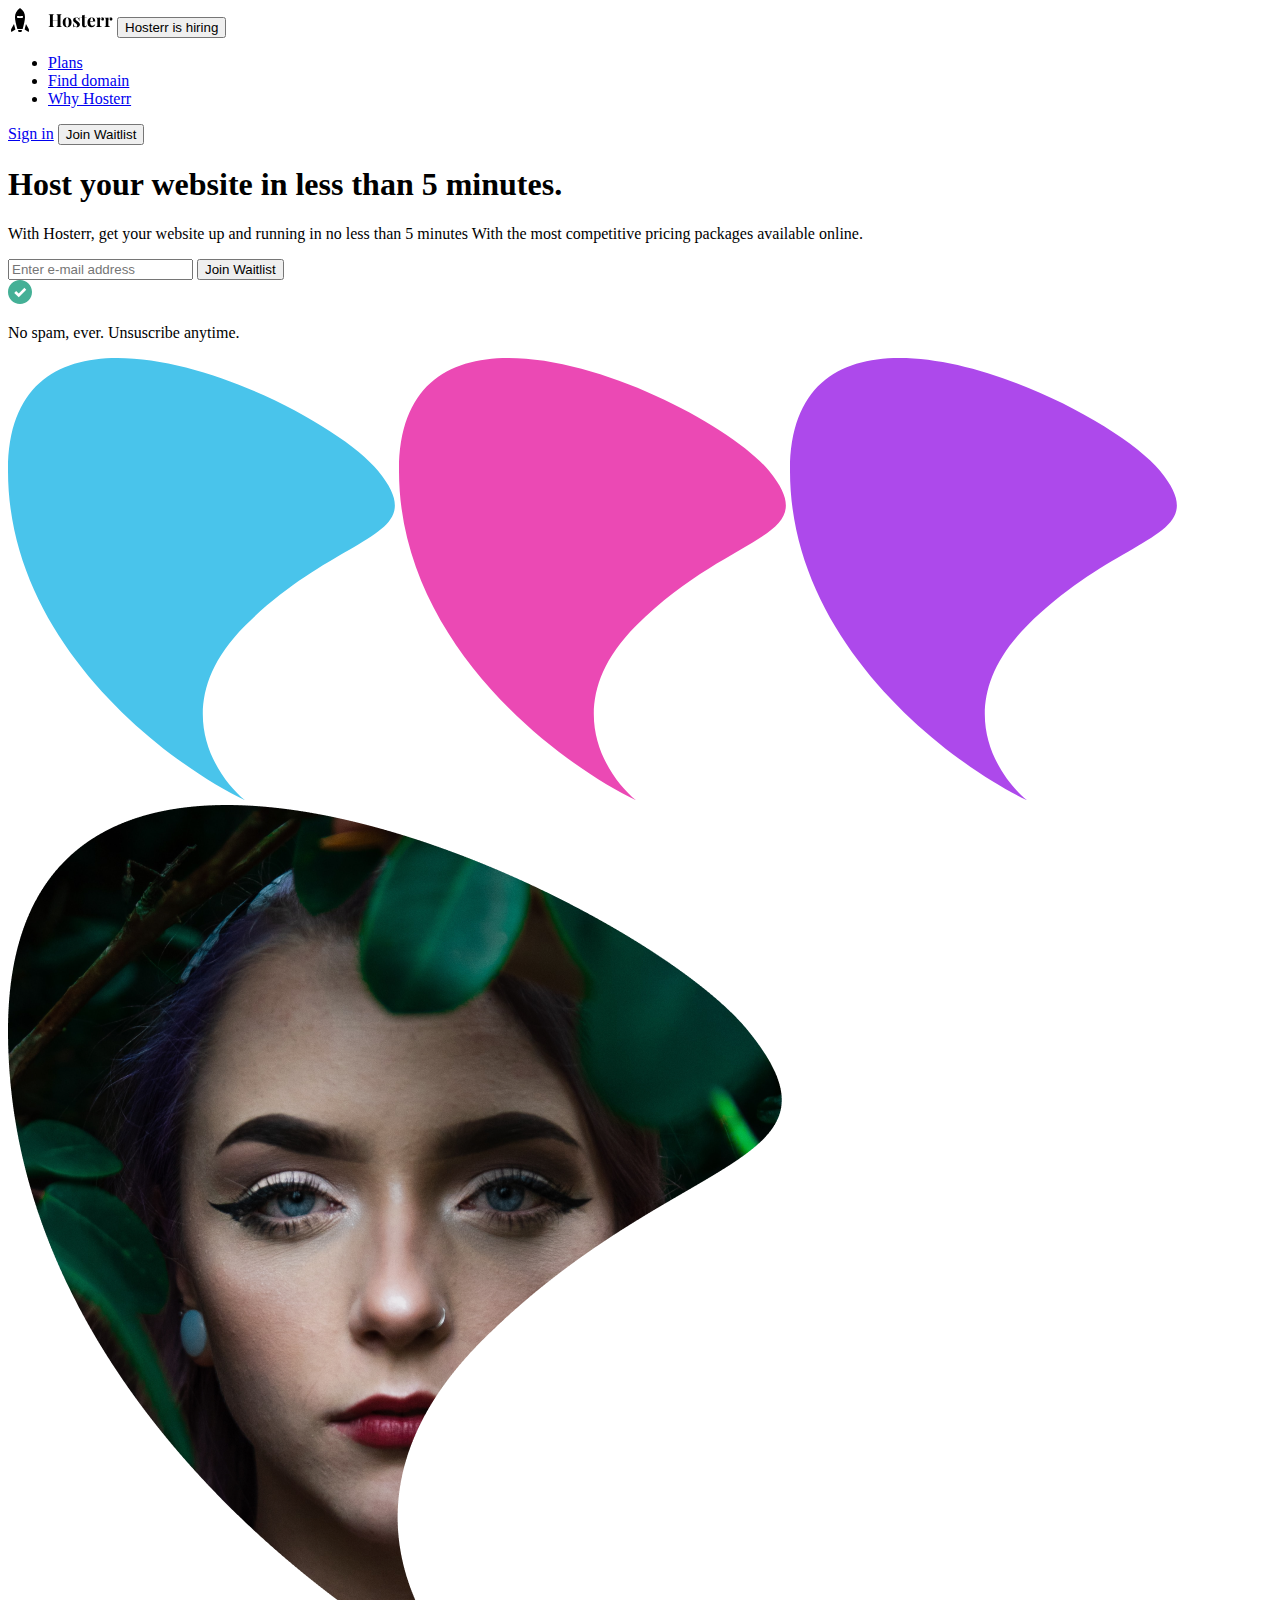
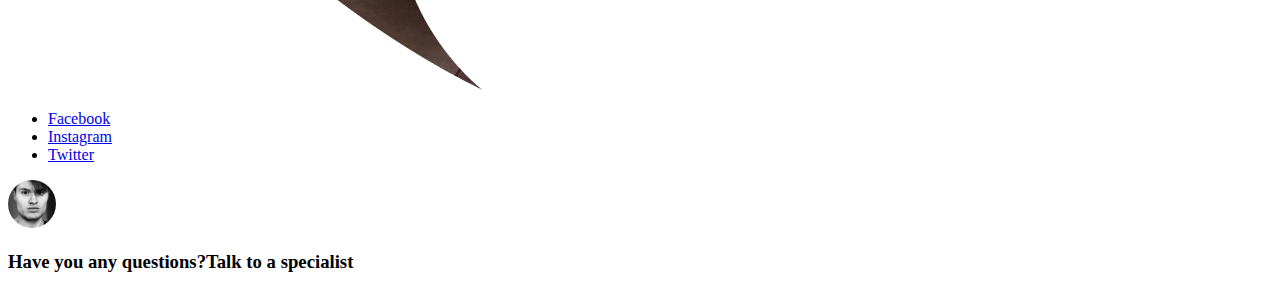
==== input.html @ 37744c4d "updated" ====
<!DOCTYPE html>
<html lang="en">

<head>
    <meta charset="UTF-8">
    <meta http-equiv="X-UA-Compatible" content="IE=edge">
    <meta name="viewport" content="width=device-width, initial-scale=1.0">
    <title>Document</title>
    <link rel="stylesheet" href="./style.css">
</head>

<body>
    <div>
        <header>
            <div>
                <img src="./Assets/Logo.svg" alt="logo">
                <button>Hosterr is hiring</button>
            </div>

            <div>
                <ul>
                    <li><a href="#">Plans</a></li>
                    <li><a href="#">Find domain</a></li>
                    <li><a href="#">Why Hosterr</a></li>
                </ul>

                <div>
                    <a href="#">Sign in</a>
                    <button>Join Waitlist</button>
                </div>
            </div>
        </header>

        <main>
            <div>
                <h1>Host your website in less than 5 minutes.</h1>

                <p>With Hosterr, get your website up and running in no less than 5 minutes With the most competitive
                    pricing packages available online. </p>
            </div>

            <div>
                <input type="text" name="" id="Email" placeholder="Enter e-mail address">
                <button>Join Waitlist</button>
            </div>

            <div>
                <img src="./Assets/Checkmark.svg" alt="checkmark">
                <p>No spam, ever. Unsuscribe anytime.</p>
            </div>

            <div>
                <div>
                    <img src="./Assets/Blue Shape.svg" alt="blue">
                    <img src="./Assets/Pink Shape.svg" alt="pink">
                    <img src="./Assets/Purple Shape.svg" alt="Purple">
                    <img src="./Assets/Hero Image (Model).png" alt="Hero image">
                </div>
            </div>
        </main>

        <footer>
            <div>
                <ul>
                    <li><a href="#">Facebook</a></li>
                    <li><a href="#">Instagram</a></li>
                    <li><a href="#">Twitter</a></li>
                </ul>
            </div>

            <div>
                <img src="./Assets/Help Avatar.svg" alt="Avatar">
                <h3><span>Have you any questions?</span>Talk to a specialist</h3>
            </div>
        </footer>


    </div>

</body>

</html>
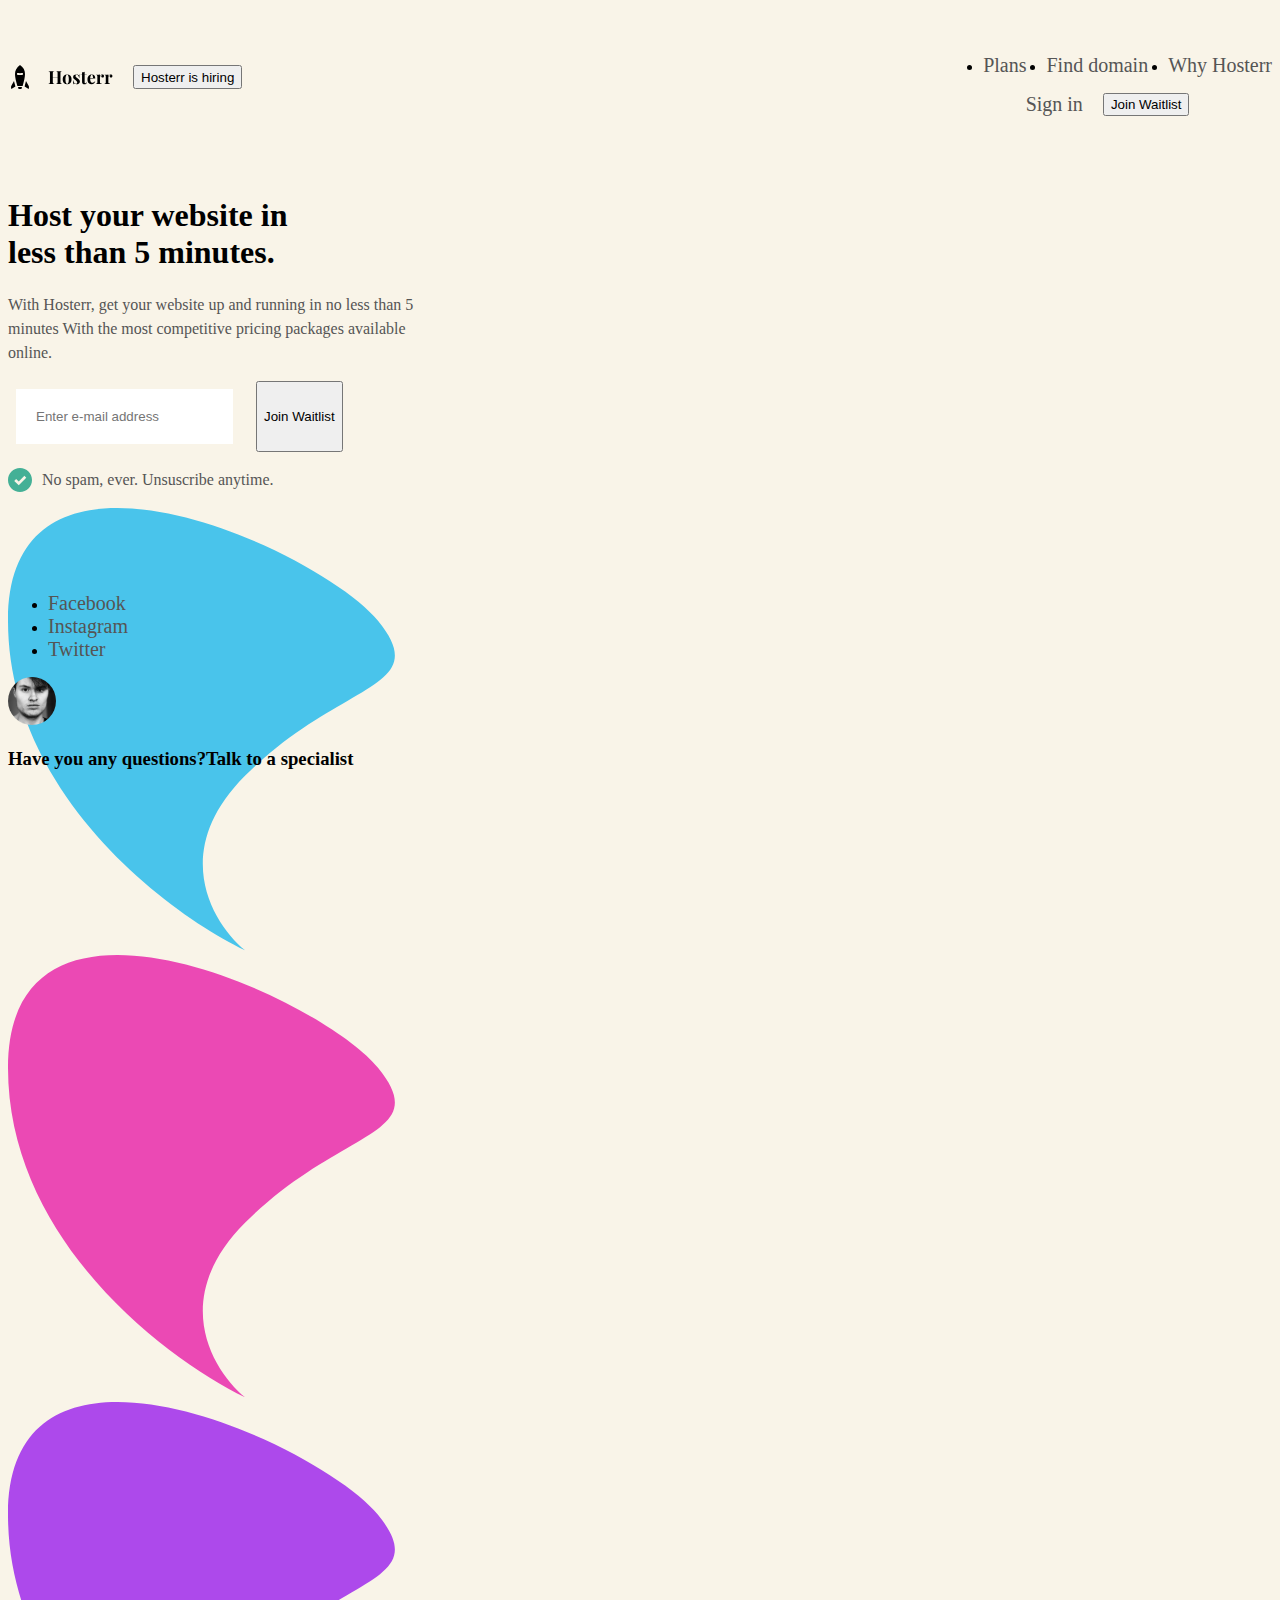
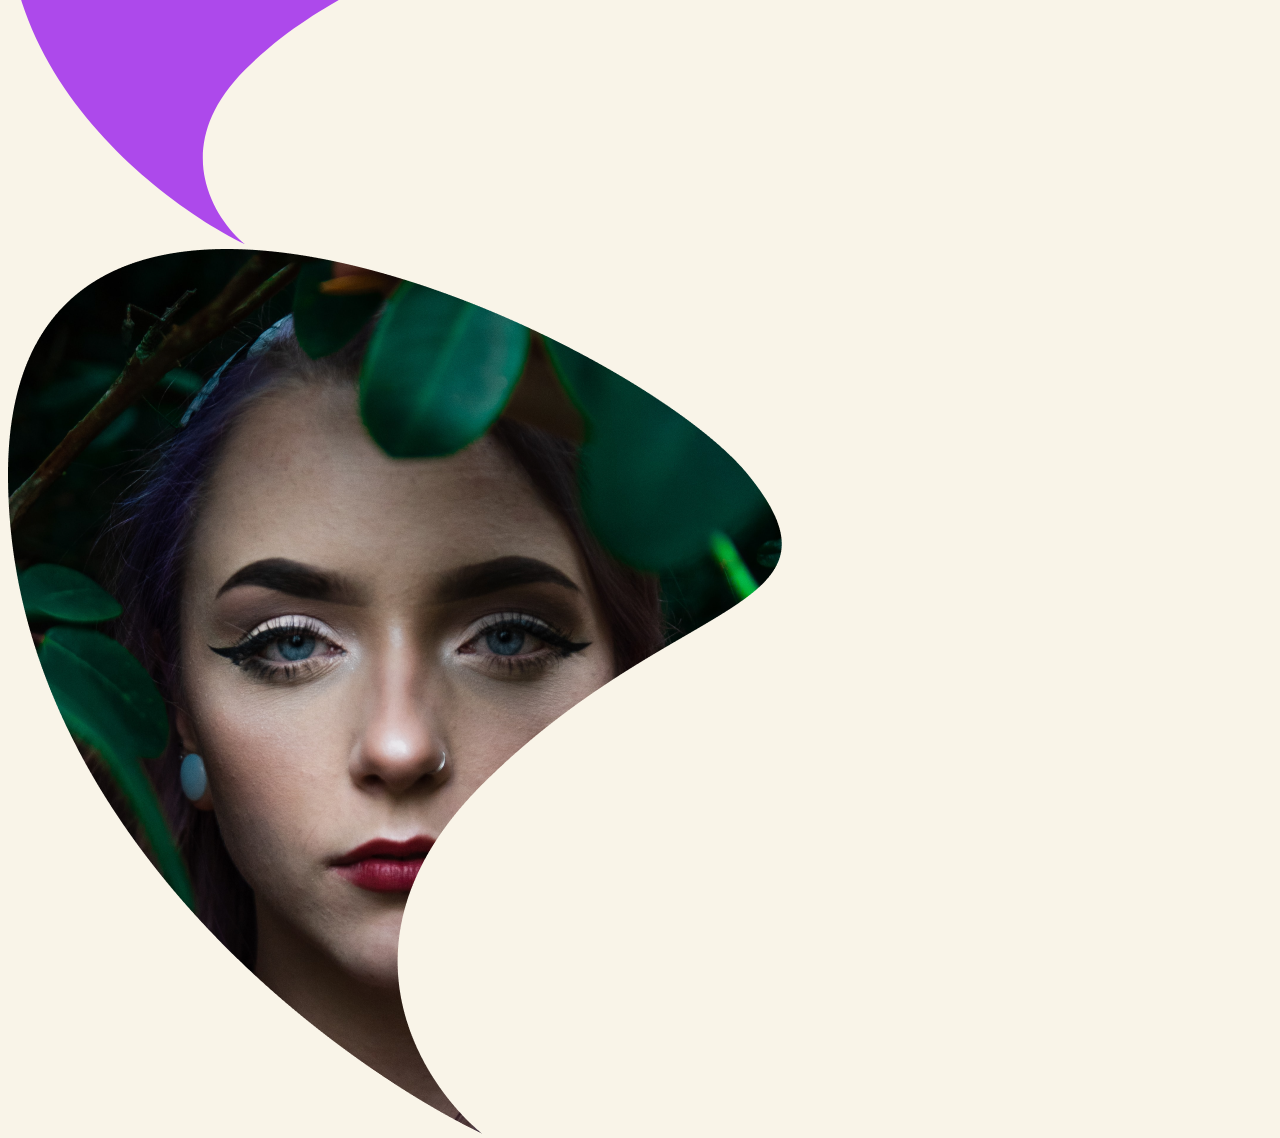
==== commit 0c00c4e8: "new updates" ====
--- a/input.html
+++ b/input.html
@@ -10,41 +10,45 @@
 </head>
 
 <body>
-    <div>
+    <div class="Container">
         <header>
-            <div>
+
+            <div class="flex-box1">
                 <img src="./Assets/Logo.svg" alt="logo">
                 <button>Hosterr is hiring</button>
             </div>
 
-            <div>
-                <ul>
+            <div class="flex-box2">
+                <ul class="flex-list1">
                     <li><a href="#">Plans</a></li>
                     <li><a href="#">Find domain</a></li>
                     <li><a href="#">Why Hosterr</a></li>
                 </ul>
 
-                <div>
+                <div class="flex-box3">
                     <a href="#">Sign in</a>
                     <button>Join Waitlist</button>
                 </div>
+
             </div>
+            
         </header>
 
         <main>
-            <div>
+
+            <div class="grid-box1">
                 <h1>Host your website in less than 5 minutes.</h1>
 
                 <p>With Hosterr, get your website up and running in no less than 5 minutes With the most competitive
                     pricing packages available online. </p>
+            <!-- </div> -->
+
+            <div class="input-sec" >
+                <input type="text" name="" id="Email" placeholder="Enter e-mail address" class="input-box">
+                <button class="button1">Join Waitlist</button>
             </div>
 
-            <div>
-                <input type="text" name="" id="Email" placeholder="Enter e-mail address">
-                <button>Join Waitlist</button>
-            </div>
-
-            <div>
+            <div class="checkmark">
                 <img src="./Assets/Checkmark.svg" alt="checkmark">
                 <p>No spam, ever. Unsuscribe anytime.</p>
             </div>
--- a/style.css
+++ b/style.css
@@ -0,0 +1,84 @@
+body{
+    background-color: #f9f4e8;
+}
+
+.container{
+    width: 80%;
+    margin: o auto;
+    overflow: hidden;
+}
+
+a{
+    text-decoration: none;
+    color: #555555;
+    font-size: 20px;
+}
+
+header{
+    display: flex;
+    padding-top: 30px;
+    flex-direction: row;
+    justify-content: space-between;
+    align-items: center;
+}
+
+.flex-box1{
+    display: flex;
+    flex-direction: row;
+    gap: 20px;
+}
+
+.flex-list1{
+    display: flex;
+    flex-direction: row;
+    gap: 20px;
+}
+
+.flex-box3{
+    display: flex;
+    flex-direction: row;
+    justify-content: center;
+    align-content: center;
+    gap: 20px;
+}
+
+main{
+    margin-top: 60px;
+    display: grid;
+    grid-template-columns:1fr 1fr ;
+    grid-template-rows: 400px;
+}
+
+h1{
+    width: 280px;
+}
+
+.grid-box1 p{
+    width: 410px;
+    color: #555555;
+    font-size: 16px;
+    line-height: 1.5rem;
+}
+
+.input-sec{
+    display: flex;
+    flex-direction: row;
+    gap: 15px;
+}
+
+.input-box{
+    border: none;
+    padding: 20px 20px;
+    margin: 8px;
+}
+
+.checkmark img{
+    cursor: pointer;
+}
+
+.checkmark{
+    display: flex;
+    flex-direction: row;
+    gap: 10px;
+}
+
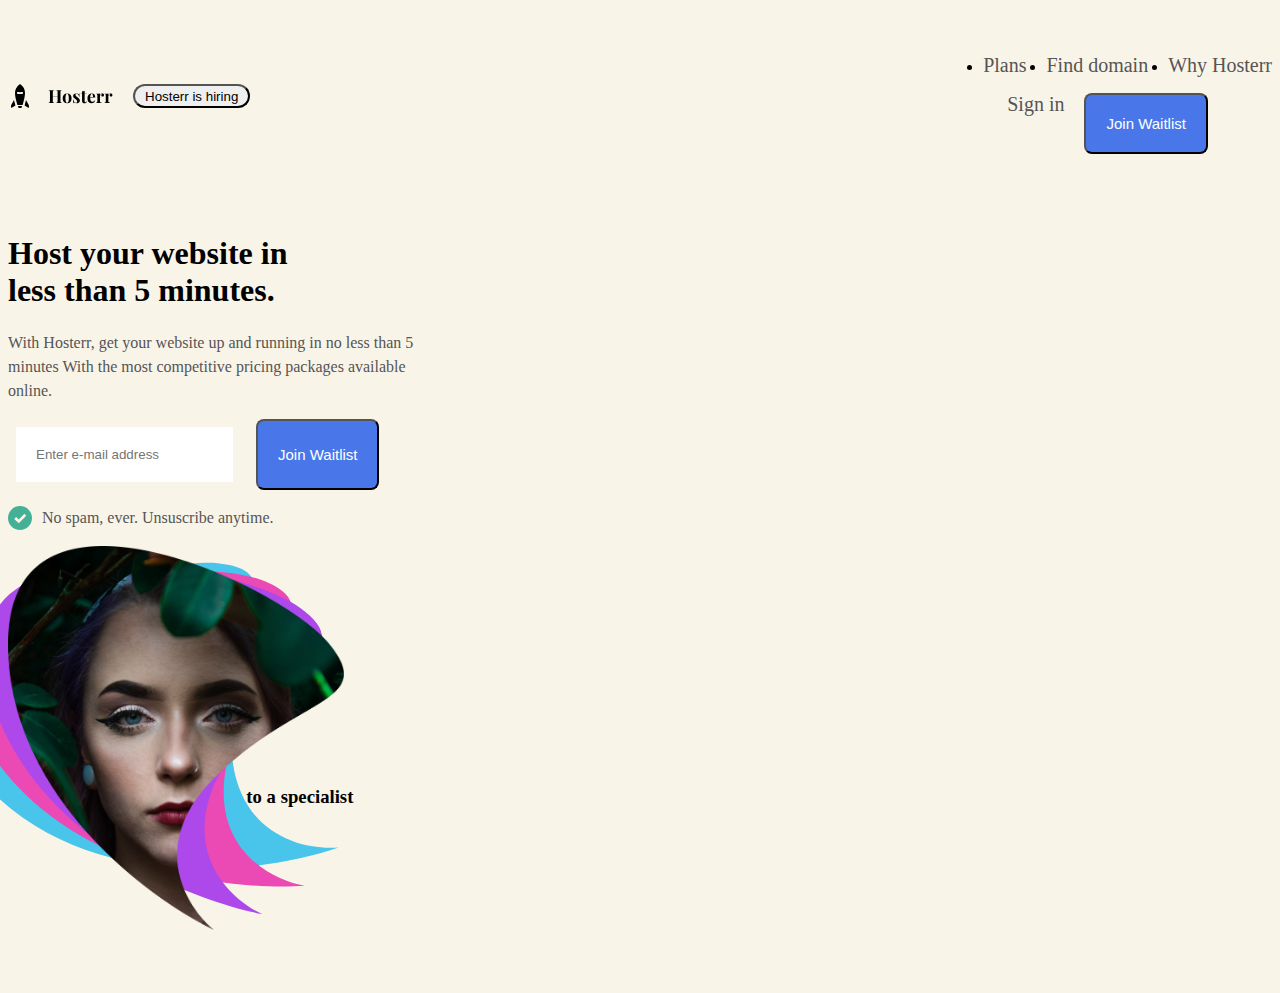
==== commit 3d8c7364: "updated texts and styles" ====
--- a/input.html
+++ b/input.html
@@ -15,7 +15,7 @@
 
             <div class="flex-box1">
                 <img src="./Assets/Logo.svg" alt="logo">
-                <button>Hosterr is hiring</button>
+                <button class="button1">Hosterr is hiring</button>
             </div>
 
             <div class="flex-box2">
@@ -27,7 +27,7 @@
 
                 <div class="flex-box3">
                     <a href="#">Sign in</a>
-                    <button>Join Waitlist</button>
+                    <button class="button2">Join Waitlist</button>
                 </div>
 
             </div>
@@ -45,7 +45,7 @@
 
             <div class="input-sec" >
                 <input type="text" name="" id="Email" placeholder="Enter e-mail address" class="input-box">
-                <button class="button1">Join Waitlist</button>
+                <button class="button2">Join Waitlist</button>
             </div>
 
             <div class="checkmark">
@@ -53,12 +53,13 @@
                 <p>No spam, ever. Unsuscribe anytime.</p>
             </div>
 
-            <div>
-                <div>
-                    <img src="./Assets/Blue Shape.svg" alt="blue">
-                    <img src="./Assets/Pink Shape.svg" alt="pink">
-                    <img src="./Assets/Purple Shape.svg" alt="Purple">
-                    <img src="./Assets/Hero Image (Model).png" alt="Hero image">
+            <div class="grid-box2">
+
+                <div class="img-container">
+                    <img src="./Assets/Blue Shape.svg" alt="blue" class="blue">
+                    <img src="./Assets/Pink Shape.svg" alt="pink" class="pink">
+                    <img src="./Assets/Purple Shape.svg" alt="Purple" class="purple">
+                    <img src="./Assets/Hero Image (Model).png" alt="model image" class="model">
                 </div>
             </div>
         </main>
--- a/style.css
+++ b/style.css
@@ -1,3 +1,6 @@
+*{
+    box-sizing: border-box;
+}
 body{
     background-color: #f9f4e8;
 }
@@ -32,7 +35,10 @@
     display: flex;
     flex-direction: row;
     gap: 20px;
+    display: flex;
 }
+
+
 
 .flex-box3{
     display: flex;
@@ -40,6 +46,20 @@
     justify-content: center;
     align-content: center;
     gap: 20px;
+}
+
+.button1{
+    background-color: linear-gradient(to right, #EAAE53,#EA5573);
+    border-radius: 25px;
+    padding: 0px 10px;
+}
+
+.button2{
+    background-color: #4977EA ;
+    color: white;
+    padding: 20px 20px;
+    border-radius: 8px;
+    font-size: 15px;
 }
 
 main{
@@ -82,3 +102,38 @@
     gap: 10px;
 }
 
+.grid-box2{
+    display: grid;
+    grid-template-columns: 1fr;
+}
+
+.img-container{
+    position: relative;
+    height: 100%;
+    float: left;
+}
+
+.img-container img{
+    position: absolute;
+    width: 21em;
+}
+
+.model{
+    z-index: 999;
+}
+
+.purple{
+    z-index: 90;
+    transform: rotate(-15deg);
+}
+
+.pink{
+    z-index: 80;
+    transform: rotate(-30deg);
+}
+
+.blue{
+    z-index: 70;
+    transform: rotate(-45deg);
+}
+
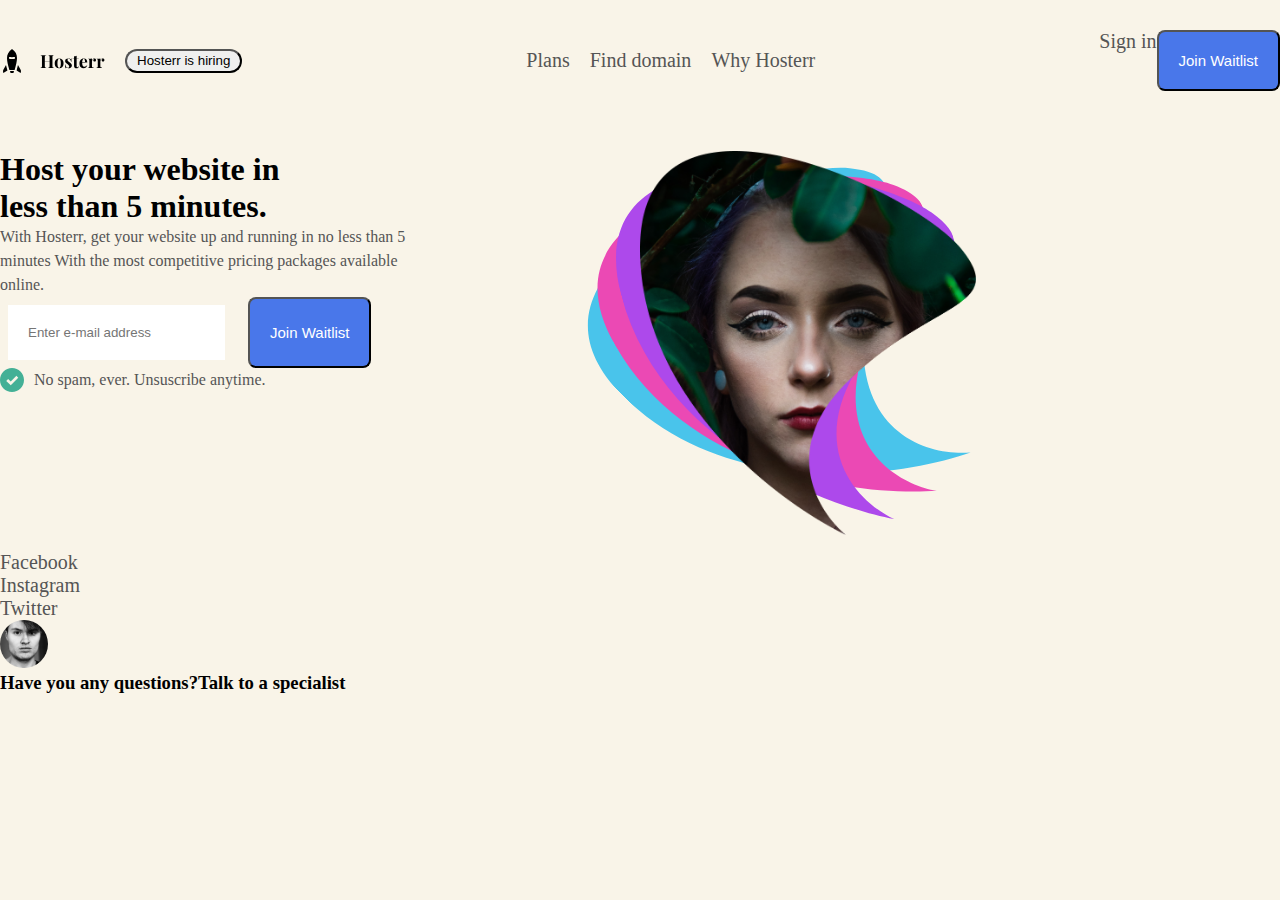
==== commit 29380cd7: "updated style and texts" ====
--- a/input.html
+++ b/input.html
@@ -24,13 +24,14 @@
                     <li><a href="#">Find domain</a></li>
                     <li><a href="#">Why Hosterr</a></li>
                 </ul>
+            </div>
 
                 <div class="flex-box3">
                     <a href="#">Sign in</a>
                     <button class="button2">Join Waitlist</button>
                 </div>
 
-            </div>
+            <!-- </div> -->
             
         </header>
 
@@ -51,6 +52,8 @@
             <div class="checkmark">
                 <img src="./Assets/Checkmark.svg" alt="checkmark">
                 <p>No spam, ever. Unsuscribe anytime.</p>
+            </div>
+
             </div>
 
             <div class="grid-box2">
--- a/style.css
+++ b/style.css
@@ -1,4 +1,5 @@
-*{
+*{margin: 0;
+    padding: 0;
     box-sizing: border-box;
 }
 body{
@@ -9,6 +10,10 @@
     width: 80%;
     margin: o auto;
     overflow: hidden;
+}
+
+ul{
+    list-style-type: none;
 }
 
 a{
@@ -45,7 +50,7 @@
     flex-direction: row;
     justify-content: center;
     align-content: center;
-    gap: 20px;
+    gap: px;
 }
 
 .button1{
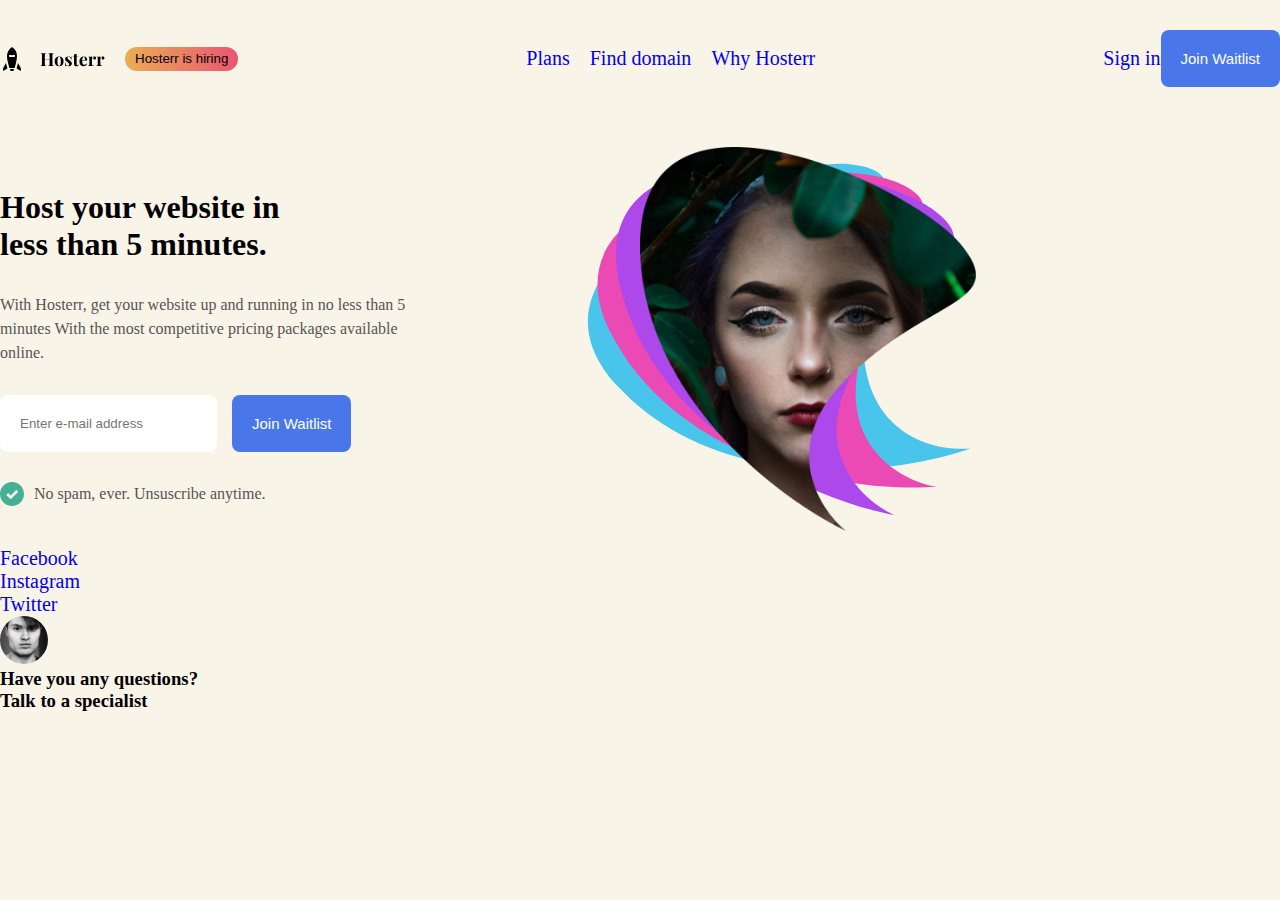
==== commit 222c13f9: "updated styles and texts" ====
--- a/input.html
+++ b/input.html
@@ -78,7 +78,7 @@
 
             <div>
                 <img src="./Assets/Help Avatar.svg" alt="Avatar">
-                <h3><span>Have you any questions?</span>Talk to a specialist</h3>
+                <h3><span>Have you any questions?</span> <br> Talk to a specialist</h3>
             </div>
         </footer>
 
--- a/style.css
+++ b/style.css
@@ -18,7 +18,8 @@
 
 a{
     text-decoration: none;
-    color: #555555;
+    /* color: #555555; */
+    /* color: black; */
     font-size: 20px;
 }
 
@@ -40,7 +41,7 @@
     display: flex;
     flex-direction: row;
     gap: 20px;
-    display: flex;
+    /* display: flex; */
 }
 
 
@@ -49,14 +50,15 @@
     display: flex;
     flex-direction: row;
     justify-content: center;
-    align-content: center;
+    align-items: center;
     gap: px;
 }
 
 .button1{
-    background-color: linear-gradient(to right, #EAAE53,#EA5573);
+    background-image: linear-gradient(to right, #EAAE53,#EA5573);
     border-radius: 25px;
     padding: 0px 10px;
+    border: none;
 }
 
 .button2{
@@ -65,6 +67,8 @@
     padding: 20px 20px;
     border-radius: 8px;
     font-size: 15px;
+    border: none;
+    cursor: pointer;
 }
 
 main{
@@ -72,6 +76,13 @@
     display: grid;
     grid-template-columns:1fr 1fr ;
     grid-template-rows: 400px;
+}
+
+.grid-box1{
+    display: flex;
+    flex-direction: column;
+    justify-content: center;
+    gap: 30px;
 }
 
 h1{
@@ -94,7 +105,7 @@
 .input-box{
     border: none;
     padding: 20px 20px;
-    margin: 8px;
+    border-radius: 8px;
 }
 
 .checkmark img{
@@ -105,6 +116,7 @@
     display: flex;
     flex-direction: row;
     gap: 10px;
+    align-items: center;
 }
 
 .grid-box2{
@@ -115,7 +127,6 @@
 .img-container{
     position: relative;
     height: 100%;
-    float: left;
 }
 
 .img-container img{
@@ -124,7 +135,7 @@
 }
 
 .model{
-    z-index: 999;
+    z-index: 100;
 }
 
 .purple{
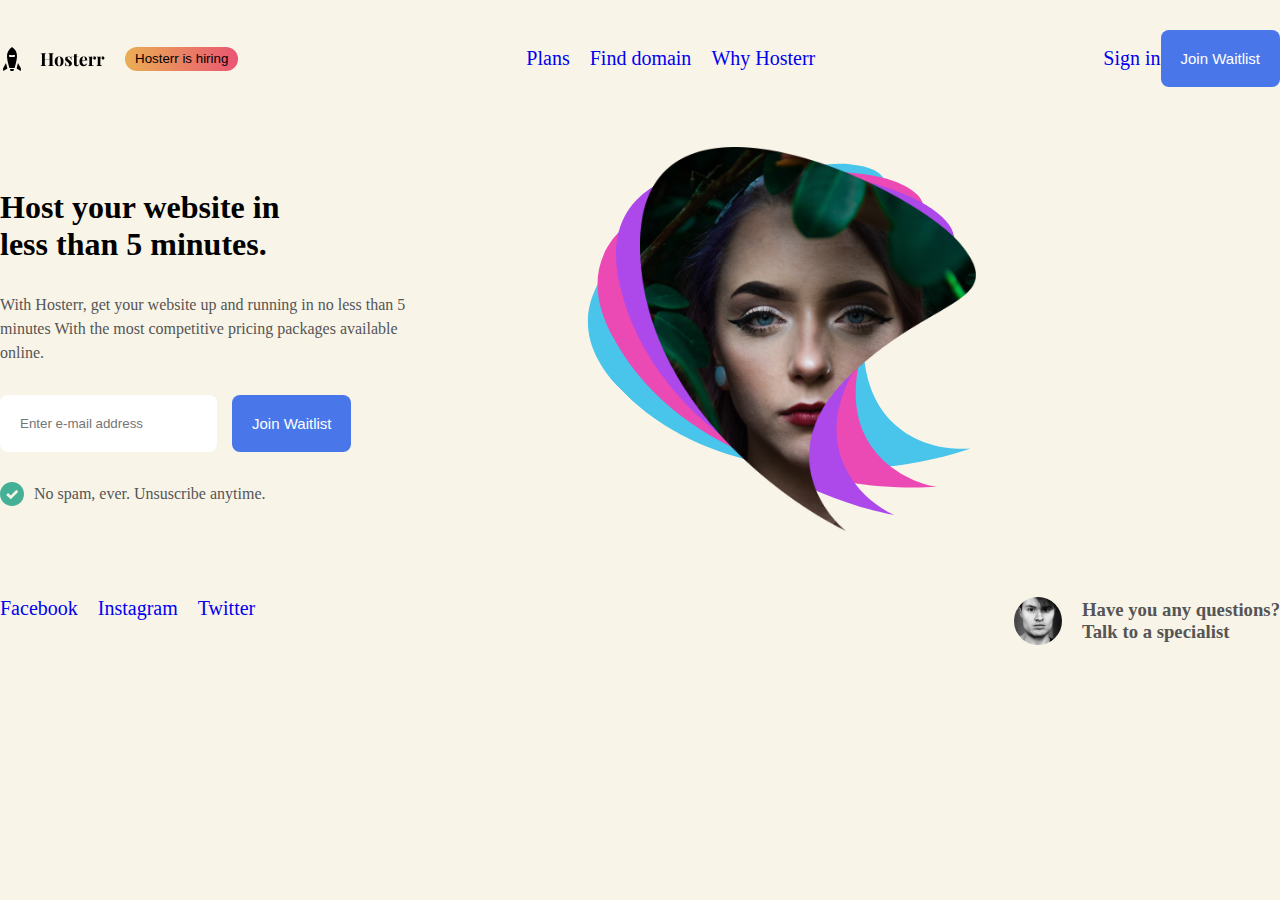
==== commit 26fd52df: "updated styles and texts" ====
--- a/input.html
+++ b/input.html
@@ -69,16 +69,16 @@
 
         <footer>
             <div>
-                <ul>
+                <ul class="social-list">
                     <li><a href="#">Facebook</a></li>
                     <li><a href="#">Instagram</a></li>
                     <li><a href="#">Twitter</a></li>
                 </ul>
             </div>
 
-            <div>
+            <div class="help-icon">
                 <img src="./Assets/Help Avatar.svg" alt="Avatar">
-                <h3><span>Have you any questions?</span> <br> Talk to a specialist</h3>
+                <h3 class="end"><span>Have you any questions?</span> <br> Talk to a specialist</h3>
             </div>
         </footer>
 
--- a/style.css
+++ b/style.css
@@ -153,3 +153,33 @@
     transform: rotate(-45deg);
 }
 
+footer{
+    margin-top:50px ;
+    margin-bottom: 50px;
+    display: flex;
+    flex-direction: row;
+    justify-content: space-between;
+}
+
+.social-list{
+    display: flex;
+    flex-direction: row;
+    gap: 20px;
+}
+
+.help-icon{
+    display: flex;
+    flex-direction: row;
+    justify-content: center;
+    align-items: center;
+    gap: 20px;
+}
+
+.end{
+    color: #555555;
+}
+
+@media screen and  (max-width :768px) {
+    
+}
+
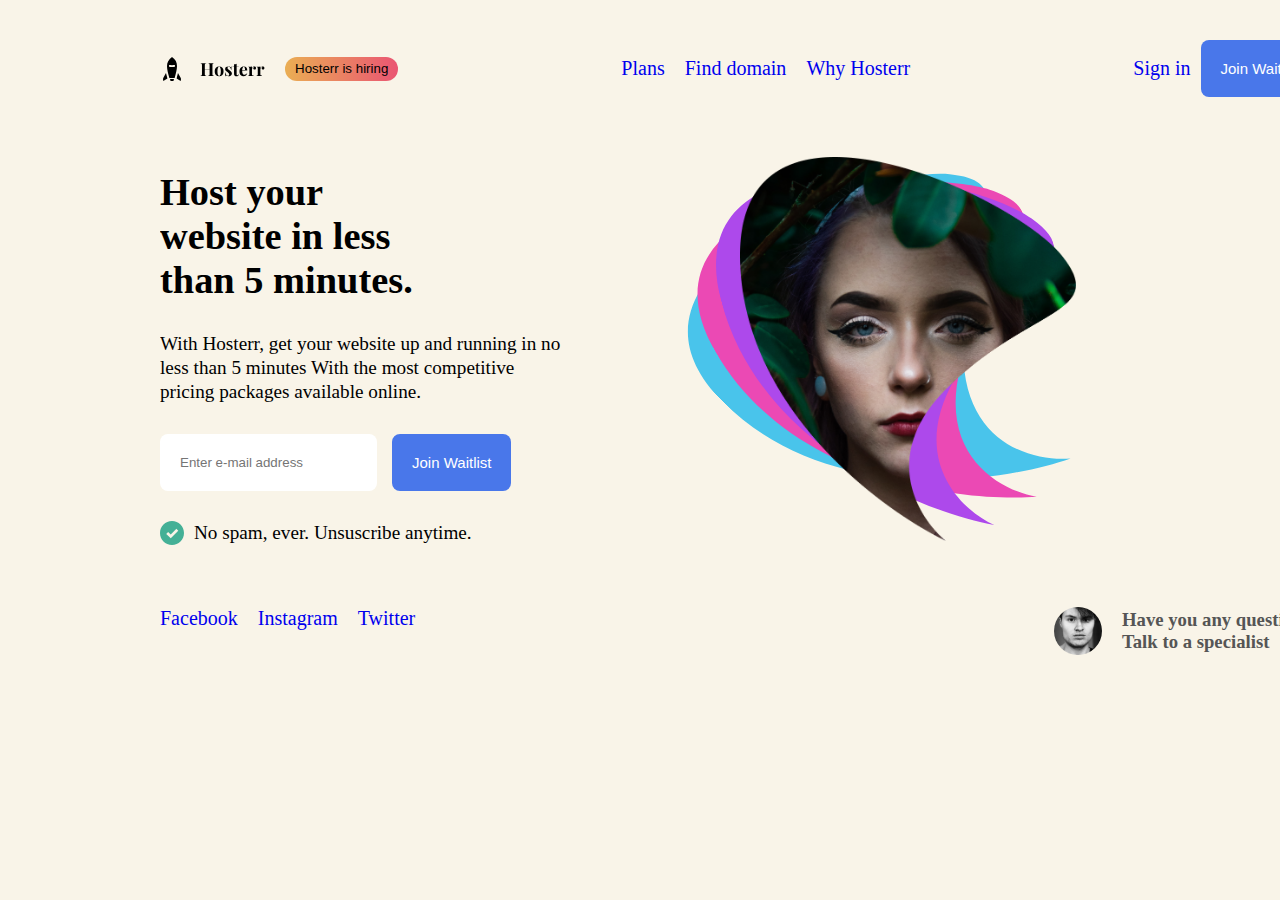
==== commit b6c541c6: "updated styles and texts" ====
--- a/input.html
+++ b/input.html
@@ -10,7 +10,7 @@
 </head>
 
 <body>
-    <div class="Container">
+    <div class="container">
         <header>
 
             <div class="flex-box1">
@@ -42,7 +42,6 @@
 
                 <p>With Hosterr, get your website up and running in no less than 5 minutes With the most competitive
                     pricing packages available online. </p>
-            <!-- </div> -->
 
             <div class="input-sec" >
                 <input type="text" name="" id="Email" placeholder="Enter e-mail address" class="input-box">
@@ -65,6 +64,7 @@
                     <img src="./Assets/Hero Image (Model).png" alt="model image" class="model">
                 </div>
             </div>
+            <!-- </div> -->
         </main>
 
         <footer>
--- a/style.css
+++ b/style.css
@@ -4,12 +4,15 @@
 }
 body{
     background-color: #f9f4e8;
+    margin:10px 60px;
 }
 
 .container{
-    width: 80%;
+    width: 100%;
     margin: o auto;
     overflow: hidden;
+    border: px solid;
+    margin-left: 100px;
 }
 
 ul{
@@ -51,7 +54,7 @@
     flex-direction: row;
     justify-content: center;
     align-items: center;
-    gap: px;
+    gap: 10px; 
 }
 
 .button1{
@@ -83,7 +86,16 @@
     flex-direction: column;
     justify-content: center;
     gap: 30px;
+    /* width: 900px; */
+    font-size: larger;
+    /* min-width: 10px; */
 }
+
+/* .grid-box1 h1{
+    font-size: 40px;
+} */
+
+
 
 h1{
     width: 280px;
@@ -91,7 +103,7 @@
 
 .grid-box1 p{
     width: 410px;
-    color: #555555;
+    color: black
     font-size: 16px;
     line-height: 1.5rem;
 }
@@ -122,6 +134,7 @@
 .grid-box2{
     display: grid;
     grid-template-columns: 1fr;
+    
 }
 
 .img-container{
@@ -181,5 +194,4 @@
 
 @media screen and  (max-width :768px) {
     
-}
-
+}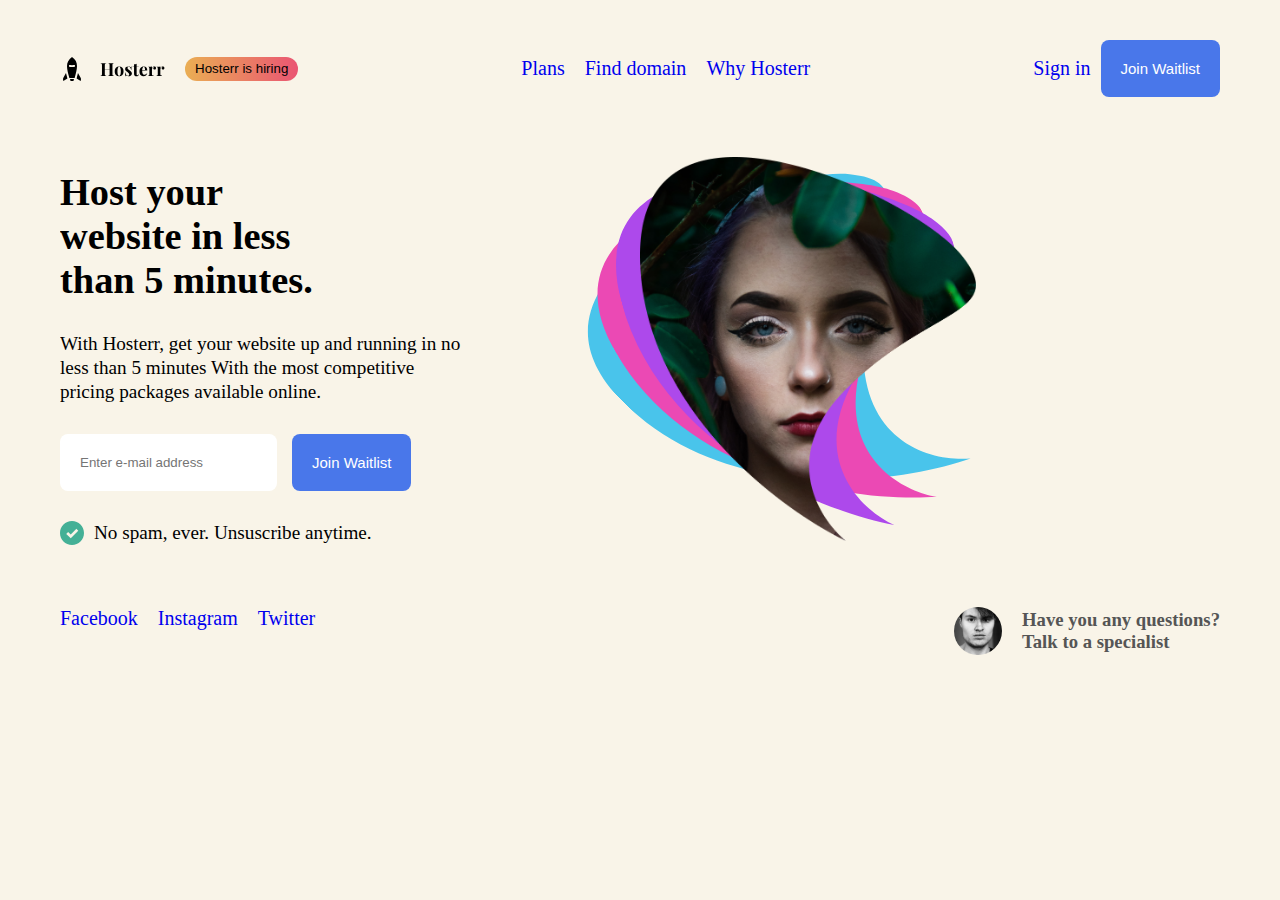
==== commit d953de15: "updated styles and texts" ====
--- a/input.html
+++ b/input.html
@@ -5,7 +5,7 @@
     <meta charset="UTF-8">
     <meta http-equiv="X-UA-Compatible" content="IE=edge">
     <meta name="viewport" content="width=device-width, initial-scale=1.0">
-    <title>Document</title>
+    <title>Hosterr</title>
     <link rel="stylesheet" href="./style.css">
 </head>
 
--- a/style.css
+++ b/style.css
@@ -12,7 +12,7 @@
     margin: o auto;
     overflow: hidden;
     border: px solid;
-    margin-left: 100px;
+    /* margin-left: 100px; */
 }
 
 ul{
